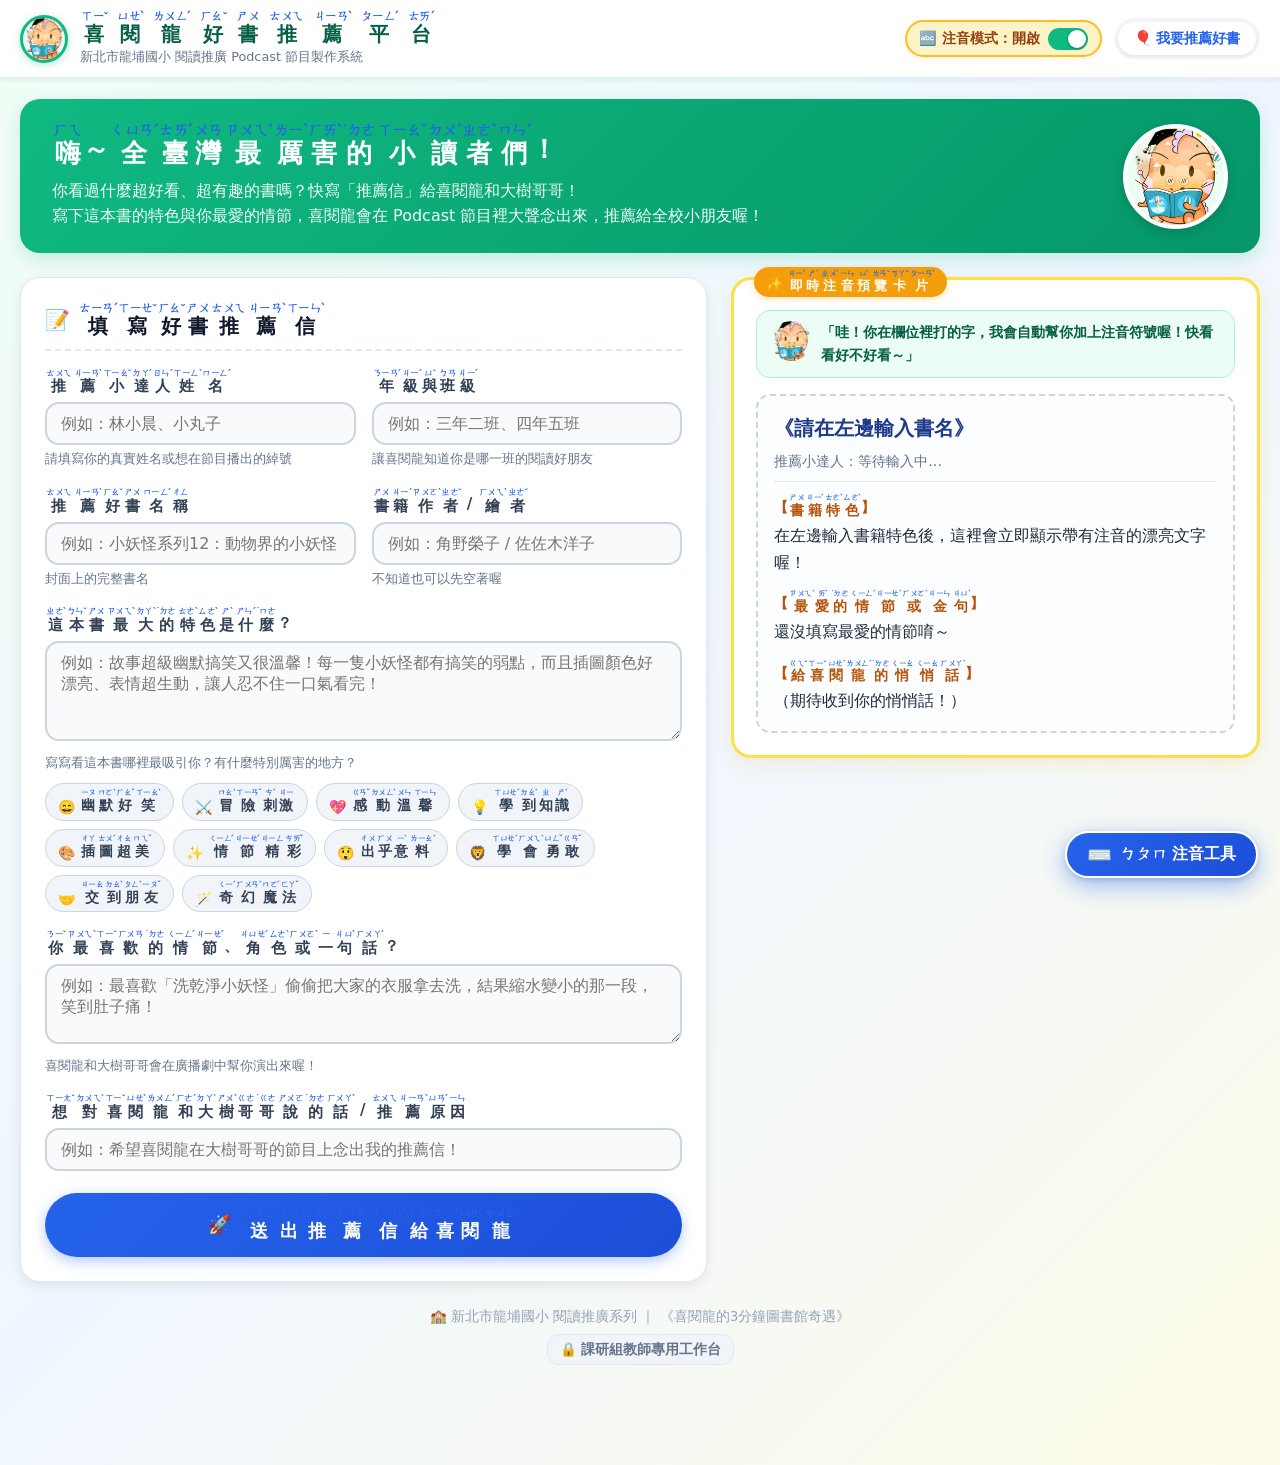
==== student.html @ 10f74cc9 "Add files via upload" ====
<!DOCTYPE html>
<html lang="zh-TW">
<head>
  <meta charset="UTF-8">
  <meta name="viewport" content="width=device-width, initial-scale=1.0">
  <title>喜閱龍的圖書館奇遇 - 國小好書推薦與 Podcast 講稿平台 (GitHub Pages 版)</title>
  <link rel="stylesheet" href="css/style.css">
  <link rel="icon" href="images/reading-dragon.png" type="image/png">
</head>
<body>

  <!-- ==========================================
       頂部導覽列
       ========================================== -->
  <header class="site-header">
    <div class="header-container">
      <a href="#" class="header-brand" id="brandLink">
        <img src="images/reading-dragon.png" alt="喜閱龍吉祥物" class="brand-mascot">
        <div class="brand-title-box">
          <h1 id="siteTitle">喜閱龍好書推薦平台</h1>
          <p id="siteSubtitle">新北市龍埔國小 閱讀推廣 Podcast 節目製作系統</p>
        </div>
      </a>

      <div class="header-actions">
        <!-- 注音開關切換器 -->
        <div class="zhuyin-switch-container" id="zhuyinToggleBtn" title="點擊切換注音模式">
          <span class="zhuyin-switch-label" id="zhuyinSwitchText">
            🔤 注音模式：開啟
          </span>
          <div class="switch-pill"></div>
        </div>

        <!-- 平台模式分頁 (學生推薦專用) -->
        <nav class="tab-nav">
          <button class="tab-btn active" data-tab="recommendTab" id="tabBtnRecommend" style="cursor: default;">
            🎈 我要推薦好書
          </button>
        </nav>
      </div>
    </div>
  </header>

  <!-- ==========================================
       主內容容器
       ========================================== -->
  <main class="main-content">

    <!-- ──────────────────────────────────────────
         分頁一：學童推薦好書專區 (Student Tab)
         ────────────────────────────────────────── -->
    <section class="tab-view active" id="recommendTab">
      
      <!-- 英雄橫幅 (Hero Banner) -->
      <div class="hero-banner">
        <div class="hero-text">
          <h2 id="bannerHeading">嗨～全臺灣最厲害的小讀者們！</h2>
          <p id="bannerDesc">
            你看過什麼超好看、超有趣的書嗎？快寫「推薦信」給喜閱龍和大樹哥哥！<br>
            寫下這本書的特色與你最愛的情節，喜閱龍會在 Podcast 節目裡大聲念出來，推薦給全校小朋友喔！
          </p>
        </div>
        <img src="images/reading-dragon.png" alt="喜閱龍閱讀中" class="hero-dragon-img">
      </div>

      <!-- 雙欄佈局：左表單、右即時注音預覽 -->
      <div class="recommend-layout">
        
        <!-- 左側：直接輸入推薦表單 -->
        <div class="card form-card">
          <h3 class="card-title">
            <span>📝</span>
            <span id="formTitle">填寫好書推薦信</span>
          </h3>

          <form id="recommendForm">
            <!-- 推薦人姓名與班級 -->
            <div class="form-row">
              <div class="form-group">
                <label class="form-label" for="studentName" id="lblStudentName">
                  推薦小達人姓名 <span class="label-required">*</span>
                </label>
                <input type="text" id="studentName" class="input-field" placeholder="例如：林小晨、小丸子" required>
                <div class="form-hint" id="hintStudentName">請填寫你的真實姓名或想在節目播出的綽號</div>
              </div>

              <div class="form-group">
                <label class="form-label" for="gradeClass" id="lblGradeClass">
                  年級與班級 <span class="label-required">*</span>
                </label>
                <input type="text" id="gradeClass" class="input-field" placeholder="例如：三年二班、四年五班" required>
                <div class="form-hint" id="hintGradeClass">讓喜閱龍知道你是哪一班的閱讀好朋友</div>
              </div>
            </div>

            <!-- 書名與作者 -->
            <div class="form-row">
              <div class="form-group">
                <label class="form-label" for="bookTitle" id="lblBookTitle">
                  推薦好書名稱 <span class="label-required">*</span>
                </label>
                <input type="text" id="bookTitle" class="input-field" placeholder="例如：小妖怪系列12：動物界的小妖怪" required>
                <div class="form-hint" id="hintBookTitle">封面上的完整書名</div>
              </div>

              <div class="form-group">
                <label class="form-label" for="author" id="lblAuthor">
                  書籍作者 / 繪者
                </label>
                <input type="text" id="author" class="input-field" placeholder="例如：角野榮子 / 佐佐木洋子">
                <div class="form-hint" id="hintAuthor">不知道也可以先空著喔</div>
              </div>
            </div>

            <!-- 書籍特色 (核心欄位) -->
            <div class="form-group">
              <label class="form-label" for="bookFeatures" id="lblBookFeatures">
                這本書最大的特色是什麼？ <span class="label-required">*</span>
              </label>
              <textarea id="bookFeatures" class="textarea-field" placeholder="例如：故事超級幽默搞笑又很溫馨！每一隻小妖怪都有搞笑的弱點，而且插圖顏色好漂亮、表情超生動，讓人忍不住一口氣看完！" required></textarea>
              <div class="form-hint" id="hintBookFeatures">寫寫看這本書哪裡最吸引你？有什麼特別厲害的地方？</div>

              <!-- 快捷靈感標籤 (點擊可直接加到特色) -->
              <div class="tag-container" id="featureTagList">
                <!-- 由 JavaScript 自動產生 -->
              </div>
            </div>

            <!-- 最喜歡的情節或金句 -->
            <div class="form-group">
              <label class="form-label" for="favoriteQuote" id="lblFavoriteQuote">
                你最喜歡的情節、角色或一句話？
              </label>
              <textarea id="favoriteQuote" class="textarea-field" style="min-height: 80px;" placeholder="例如：最喜歡「洗乾淨小妖怪」偷偷把大家的衣服拿去洗，結果縮水變小的那一段，笑到肚子痛！"></textarea>
              <div class="form-hint" id="hintFavoriteQuote">喜閱龍和大樹哥哥會在廣播劇中幫你演出來喔！</div>
            </div>

            <!-- 想對喜閱龍與大樹哥哥說的話 -->
            <div class="form-group">
              <label class="form-label" for="studentMessage" id="lblStudentMessage">
                想對喜閱龍和大樹哥哥說的話 / 推薦原因
              </label>
              <input type="text" id="studentMessage" class="input-field" placeholder="例如：希望喜閱龍在大樹哥哥的節目上念出我的推薦信！">
            </div>

            <!-- 送出按鈕 -->
            <div class="submit-btn-box">
              <button type="submit" class="btn-primary" id="btnSubmitRecommendation">
                <span>🚀</span> <span id="btnSubmitText">送出推薦信給喜閱龍</span>
              </button>
            </div>
          </form>
        </div>

        <!-- 右側：即時注音推薦卡片 (Live Ruby Preview Card) -->
        <div class="preview-column">
          <div class="preview-sticky">
            <div class="preview-card">
              <div class="preview-badge" id="previewBadgeText">✨ 即時注音預覽卡片</div>
              
              <!-- 喜閱龍對話氣泡 -->
              <div class="preview-dragon-dialog">
                <img src="images/reading-dragon.png" alt="喜閱龍" class="dialog-avatar">
                <div class="dialog-bubble" id="dragonEncourageBubble">
                  「哇！你在欄位裡打的字，我會自動幫你加上注音符號喔！快看看好不好看～」
                </div>
              </div>

              <!-- 成果卡片內容區 -->
              <div class="preview-content-box" id="previewContentBox">
                <div class="preview-book-title" id="previewBookTitle">
                  《請在左邊輸入書名》
                </div>
                <div class="preview-meta" id="previewMeta">
                  推薦小達人：等待輸入中...
                </div>

                <div class="preview-section-title" id="lblPreviewFeatures">【書籍特色】</div>
                <div class="preview-section-body" id="previewFeatures">
                  在左邊輸入書籍特色後，這裡會立即顯示帶有注音的漂亮文字喔！
                </div>

                <div class="preview-section-title" id="lblPreviewQuote" style="margin-top: 14px;">【最愛的情節或金句】</div>
                <div class="preview-section-body" id="previewQuote">
                  還沒填寫最愛的情節唷～
                </div>

                <div class="preview-section-title" id="lblPreviewMessage" style="margin-top: 14px;">【給喜閱龍的悄悄話】</div>
                <div class="preview-section-body" id="previewMessage">
                  （期待收到你的悄悄話！）
                </div>
              </div>
            </div>
          </div>
        </div>

      </div>
    </section>

          <!-- 頁尾宣告與教師工作台快速通道 -->
    <footer style="text-align: center; padding: 24px 10px 40px; color: #94a3b8; font-size: 0.85rem;">
      <p style="margin-bottom: 6px;">🏫 新北市龍埔國小 閱讀推廣系列 ｜ 《喜閱龍的3分鐘圖書館奇遇》</p>
      <p>
        <a href="teacher.html" style="color: #64748b; text-decoration: none; font-weight: 600; padding: 4px 12px; border-radius: 12px; background: #f1f5f9; border: 1px solid #e2e8f0; display: inline-flex; align-items: center; gap: 4px;">
          <span>🔒</span> 課研組教師專用工作台
        </a>
      </p>
    </footer>
  </main>

  <!-- 教師工作台權限驗證彈窗 (避免學童誤入) -->
  <!-- ========================================== -->
  <!-- 浮動注音符號小工具 (隨螢幕移動，手機/平板免上下滑動) -->
  <!-- ========================================== -->
  <div id="floatingZhuyinContainer" class="floating-zhuyin-container" style="display: none;">
    <!-- 頂部列：切換目標欄位 + 倒退/空格/收合按鈕 -->
    <div class="fzhuyin-header">
      <div class="fzhuyin-target-wrap">
        <span class="fzhuyin-target-tag">📍 輸入目標</span>
        <div class="fzhuyin-field-pills" id="fzhuyinFieldPills">
          <button type="button" class="fzhuyin-pill active" data-field="bookFeatures">🌟 特色</button>
          <button type="button" class="fzhuyin-pill" data-field="bookTitle">📖 書名</button>
          <button type="button" class="fzhuyin-pill" data-field="author">✍️ 作者</button>
          <button type="button" class="fzhuyin-pill" data-field="favoriteQuote">💬 名句</button>
          <button type="button" class="fzhuyin-pill" data-field="studentMessage">💌 留言</button>
          <button type="button" class="fzhuyin-pill" data-field="studentName">👤 姓名</button>
        </div>
      </div>
      <div class="fzhuyin-actions">
        <button type="button" class="fzhuyin-action-btn" id="fzhuyinBackspaceBtn" title="倒退刪除一個字或符號">⌫ 倒退</button>
        <button type="button" class="fzhuyin-action-btn" id="fzhuyinSpaceBtn" title="插入空格">␣ 空格</button>
        <button type="button" class="fzhuyin-action-btn fzhuyin-close-btn" id="fzhuyinCloseBtn" title="收合注音工具">✕ 收合</button>
      </div>
    </div>

    <!-- 即時鏡射文字列：解決孩子上下滑動痛點，邊打邊看 -->
    <div class="fzhuyin-mirror-box">
      <div class="fzhuyin-mirror-header">
        <span class="mirror-field-name" id="fzhuyinCurrentFieldName">【這本書最有特色或吸引人的地方】</span>
        <span class="mirror-hint">即時輸入預覽（免滑動）：</span>
      </div>
      <div class="fzhuyin-mirror-content" id="fzhuyinMirrorContent">
        <span class="fzhuyin-placeholder">（點選下方注音符號即可直接輸入）</span>
      </div>
    </div>

    <!-- 注音鍵盤區 (聲母、介音與韻母、聲調、常用標點) -->
    <div class="fzhuyin-body">
      <div class="fzhuyin-keypad" id="fzhuyinKeypad">
        <!-- 由 JavaScript 動態生成按鍵 -->
      </div>
    </div>
  </div>

  <!-- 懸浮快捷按鈕 (FAB)：常駐畫面右下角，隨點隨開 -->
  <button type="button" id="floatingZhuyinFab" class="floating-zhuyin-fab" title="點擊開啟/收合 ㄅㄆㄇ浮動注音鍵盤">
    <span class="fab-icon">⌨️</span>
    <span class="fab-text">ㄅㄆㄇ 注音工具</span>
  </button>

  <!-- 浮動提示元件 (Toast) -->
  <div class="toast" id="toastBox">
    <span id="toastIcon">✨</span>
    <span id="toastMessage">操作成功</span>
  </div>

  <!-- 引用外部函式庫 (均包含於本專案中，支援純前端與離線運作) -->
  <script src="lib/pinyin-pro.js"></script>
  <script src="lib/zhuyin-engine.js"></script>
  <script src="lib/docx.umd.js"></script>
  <script src="lib/FileSaver.min.js"></script>
  <script src="js/app.js"></script>
</body>
</html>
---- css/style.css ----
/* ==========================================================================
   國小學童閱讀推薦平台 & 喜閱龍 PODCAST 講稿編寫系統
   設計風格：童趣活潑、溫暖親切、大字體、注音友善、現代專業
   版面調整：完全無左右拉條 (No Horizontal Scrollbars)、流暢響應式寬度
   ========================================================================== */

:root {
  --primary-color: #2563eb;
  --primary-hover: #1d4ed8;
  --primary-light: #eff6ff;
  --dragon-green: #10b981;
  --dragon-dark: #047857;
  --dragon-light: #ecfdf5;
  --warm-yellow: #f59e0b;
  --soft-yellow: #fef3c7;
  --coral-red: #ef4444;
  --soft-pink: #fdf2f8;
  --tree-brown: #8b5cf6;
  --bg-gradient: linear-gradient(135deg, #f0fdf4 0%, #eff6ff 50%, #fefce8 100%);
  --card-bg: #ffffff;
  --text-main: #1f2937;
  --text-muted: #4b5563;
  --border-color: #e2e8f0;
  --radius-sm: 8px;
  --radius-md: 14px;
  --radius-lg: 20px;
  --radius-pill: 9999px;
  --shadow-sm: 0 2px 4px rgba(0, 0, 0, 0.05);
  --shadow-md: 0 4px 12px rgba(0, 0, 0, 0.08);
  --shadow-lg: 0 8px 24px rgba(0, 0, 0, 0.12);
  --font-family: system-ui, -apple-system, "Segoe UI", Roboto, "Helvetica Neue", "Microsoft JhengHei", "微軟正黑體", sans-serif;
  --font-zhuyin: "BiauKai", "DFKai-SB", "標楷體", "Microsoft JhengHei", sans-serif;
}

/* 全域重設與防止左右拉條 */
*, *::before, *::after {
  box-sizing: border-box;
  margin: 0;
  padding: 0;
}

html, body {
  width: 100%;
  max-width: 100vw;
  overflow-x: hidden; /* 徹底杜絕左右捲軸拉條 */
}

body {
  font-family: var(--font-family);
  background: var(--bg-gradient);
  color: var(--text-main);
  min-height: 100vh;
  line-height: 1.6;
  padding-bottom: 60px;
}

/* ==========================================================================
   注音模式 (Ruby & Bopomofo)
   ========================================================================== */
ruby.zhuyin-char {
  display: inline-flex;
  flex-direction: column-reverse;
  align-items: center;
  justify-content: center;
  vertical-align: bottom;
  margin: 0 1px;
  line-height: 1.25;
}

rt.zhuyin-rt {
  font-family: var(--font-zhuyin);
  font-size: 0.58em;
  font-weight: 600;
  color: #2563eb;
  line-height: 1;
  text-align: center;
  user-select: none;
  letter-spacing: -0.5px;
  display: block;
}

/* 關閉注音模式時 */
body.zhuyin-off rt.zhuyin-rt {
  display: none !important;
}

body.zhuyin-off ruby.zhuyin-char {
  display: inline;
  margin: 0;
}

/* ==========================================================================
   頂部導覽列 (Header)
   ========================================================================== */
.site-header {
  background: rgba(255, 255, 255, 0.95);
  backdrop-filter: blur(10px);
  border-bottom: 2px solid #e0f2fe;
  position: sticky;
  top: 0;
  z-index: 100;
  box-shadow: var(--shadow-sm);
  width: 100%;
}

.header-container {
  max-width: 1400px;
  width: 100%;
  margin: 0 auto;
  padding: 10px 20px;
  display: flex;
  align-items: center;
  justify-content: space-between;
  flex-wrap: wrap;
  gap: 12px;
}

.header-brand {
  display: flex;
  align-items: center;
  gap: 12px;
  text-decoration: none;
  color: inherit;
}

.brand-mascot {
  width: 48px;
  height: 48px;
  border-radius: 50%;
  object-fit: cover;
  border: 3px solid #10b981;
  background: #ecfdf5;
  box-shadow: 0 2px 8px rgba(16, 185, 129, 0.3);
  transition: transform 0.3s ease;
  flex-shrink: 0;
}

.brand-mascot:hover {
  transform: rotate(8deg) scale(1.08);
}

.brand-title-box h1 {
  font-size: 1.25rem;
  font-weight: 800;
  color: #065f46;
  display: flex;
  align-items: center;
  gap: 8px;
}

.brand-title-box p {
  font-size: 0.8rem;
  color: #64748b;
  font-weight: 500;
}

.header-actions {
  display: flex;
  align-items: center;
  flex-wrap: wrap;
  gap: 12px;
}

/* 注音開關切換器 */
.zhuyin-switch-container {
  display: flex;
  align-items: center;
  gap: 8px;
  background: var(--soft-yellow);
  padding: 5px 12px;
  border-radius: var(--radius-pill);
  border: 2px solid #fbbf24;
  cursor: pointer;
  user-select: none;
  box-shadow: 0 2px 5px rgba(245, 158, 11, 0.15);
  transition: all 0.2s ease;
}

.zhuyin-switch-container:hover {
  background: #fde68a;
  transform: translateY(-1px);
}

.zhuyin-switch-label {
  font-weight: 700;
  color: #92400e;
  font-size: 0.88rem;
  display: flex;
  align-items: center;
  gap: 4px;
}

.switch-pill {
  width: 40px;
  height: 22px;
  background: #d1d5db;
  border-radius: 11px;
  position: relative;
  transition: background 0.3s;
}

.switch-pill::after {
  content: '';
  position: absolute;
  top: 2px;
  left: 2px;
  width: 18px;
  height: 18px;
  background: white;
  border-radius: 50%;
  transition: transform 0.3s cubic-bezier(0.4, 0, 0.2, 1);
  box-shadow: 0 1px 3px rgba(0, 0, 0, 0.3);
}

body:not(.zhuyin-off) .switch-pill {
  background: #10b981;
}

body:not(.zhuyin-off) .switch-pill::after {
  transform: translateX(18px);
}

/* 平台模式分頁按鈕 */
.tab-nav {
  display: flex;
  background: #f1f5f9;
  padding: 4px;
  border-radius: var(--radius-pill);
  gap: 4px;
}

.tab-btn {
  border: none;
  background: transparent;
  padding: 7px 16px;
  border-radius: var(--radius-pill);
  font-size: 0.9rem;
  font-weight: 700;
  cursor: pointer;
  color: #475569;
  display: flex;
  align-items: center;
  gap: 6px;
  transition: all 0.2s ease;
  white-space: nowrap;
}

.tab-btn:hover {
  color: #1e293b;
}

.tab-btn.active {
  background: white;
  color: var(--primary-color);
  box-shadow: var(--shadow-sm);
}

.badge {
  background: #ef4444;
  color: white;
  font-size: 0.72rem;
  padding: 2px 6px;
  border-radius: 10px;
  font-weight: 800;
}

/* 教師專用鎖定模式標記 */
.teacher-mode-pill {
  display: inline-flex;
  align-items: center;
  gap: 6px;
  background: #fef3c7;
  color: #92400e;
  border: 1px solid #f59e0b;
  padding: 4px 10px;
  border-radius: var(--radius-pill);
  font-size: 0.8rem;
  font-weight: 700;
}

/* ==========================================================================
   主內容區 (Main Container) - 流暢寬度無左右拉條
   ========================================================================== */
.main-content {
  max-width: 1400px;
  width: 100%;
  margin: 20px auto 0;
  padding: 0 20px;
  box-sizing: border-box;
}

.tab-view {
  display: none;
  width: 100%;
  max-width: 100%;
  animation: fadeIn 0.3s ease;
}

.tab-view.active {
  display: block;
}

@keyframes fadeIn {
  from { opacity: 0; transform: translateY(6px); }
  to { opacity: 1; transform: translateY(0); }
}

/* ==========================================================================
   學童推薦專區 (Student Tab)
   ========================================================================== */
.hero-banner {
  background: linear-gradient(135deg, #10b981 0%, #059669 100%);
  color: white;
  border-radius: var(--radius-lg);
  padding: 24px 32px;
  display: flex;
  align-items: center;
  justify-content: space-between;
  gap: 20px;
  margin-bottom: 24px;
  box-shadow: 0 6px 18px rgba(16, 185, 129, 0.2);
  position: relative;
  overflow: hidden;
  width: 100%;
}

.hero-text h2 {
  font-size: 1.6rem;
  font-weight: 800;
  margin-bottom: 8px;
}

.hero-text p {
  font-size: 1rem;
  opacity: 0.95;
  line-height: 1.6;
}

.hero-dragon-img {
  width: 105px;
  height: 105px;
  object-fit: cover;
  border-radius: 50%;
  border: 4px solid white;
  box-shadow: 0 4px 12px rgba(0, 0, 0, 0.15);
  background: #ecfdf5;
  flex-shrink: 0;
}

/* 推薦專區佈局 */
.recommend-layout {
  display: grid;
  grid-template-columns: 1.3fr minmax(320px, 1fr);
  gap: 24px;
  width: 100%;
}

@media (max-width: 950px) {
  .recommend-layout {
    grid-template-columns: 1fr;
  }
}

.card {
  background: var(--card-bg);
  border-radius: var(--radius-lg);
  padding: 24px;
  box-shadow: var(--shadow-md);
  border: 1px solid var(--border-color);
  width: 100%;
  box-sizing: border-box;
}

.card-title {
  font-size: 1.25rem;
  font-weight: 800;
  color: #0f172a;
  display: flex;
  align-items: center;
  gap: 8px;
  margin-bottom: 18px;
  padding-bottom: 10px;
  border-bottom: 2px dashed #e2e8f0;
}

/* 表單元件 */
.form-group {
  margin-bottom: 18px;
  width: 100%;
}

.form-row {
  display: grid;
  grid-template-columns: 1fr 1fr;
  gap: 16px;
  width: 100%;
}

@media (max-width: 640px) {
  .form-row {
    grid-template-columns: 1fr;
  }
}

.form-label {
  display: block;
  font-size: 0.95rem;
  font-weight: 700;
  color: #334155;
  margin-bottom: 6px;
}

.label-required {
  color: #ef4444;
  margin-left: 4px;
}

.form-hint {
  font-size: 0.8rem;
  color: #64748b;
  margin-top: 4px;
}

.input-field, .select-field, .textarea-field {
  width: 100%;
  padding: 10px 14px;
  font-size: 1rem;
  font-family: inherit;
  border: 2px solid #cbd5e1;
  border-radius: var(--radius-md);
  background: #f8fafc;
  color: #1e293b;
  transition: all 0.2s ease;
  outline: none;
  box-sizing: border-box;
}

.input-field:focus, .select-field:focus, .textarea-field:focus {
  border-color: #3b82f6;
  background: #ffffff;
  box-shadow: 0 0 0 3px rgba(59, 130, 246, 0.15);
}

.textarea-field {
  resize: vertical;
  min-height: 100px;
}

/* 快捷靈感標籤 */
.tag-container {
  display: flex;
  flex-wrap: wrap;
  gap: 8px;
  margin-top: 10px;
}

.tag-btn {
  background: #f1f5f9;
  border: 1px solid #cbd5e1;
  border-radius: var(--radius-pill);
  padding: 5px 12px;
  font-size: 0.88rem;
  font-weight: 600;
  color: #334155;
  cursor: pointer;
  transition: all 0.2s ease;
  user-select: none;
}

.tag-btn:hover {
  background: #e0f2fe;
  border-color: #38bdf8;
  color: #0369a1;
  transform: translateY(-1px);
}

/* ==========================================
   浮動注音符號小工具 (Floating Zhuyin Dock & FAB)
   ========================================== */

/* 表單內的引導卡片 */
.zhuyin-assistant-launcher {
  background: linear-gradient(135deg, #eff6ff 0%, #f0fdf4 100%);
  border: 2px dashed #3b82f6;
  border-radius: var(--radius-md);
  padding: 14px 16px;
  margin-top: 16px;
  cursor: pointer;
  display: flex;
  align-items: center;
  justify-content: space-between;
  gap: 12px;
  transition: all 0.2s ease;
}

.zhuyin-assistant-launcher:hover {
  background: #dbeafe;
  border-color: #2563eb;
  transform: translateY(-2px);
  box-shadow: 0 6px 16px rgba(37, 99, 235, 0.15);
}

.launcher-header {
  display: flex;
  align-items: center;
  gap: 12px;
}

.launcher-icon {
  font-size: 1.8rem;
  line-height: 1;
}

.launcher-title {
  display: flex;
  align-items: center;
  gap: 8px;
  font-size: 0.98rem;
  font-weight: 700;
  color: #1e3a8a;
}

.launcher-badge {
  background: #2563eb;
  color: #ffffff;
  font-size: 0.75rem;
  padding: 2px 8px;
  border-radius: 12px;
  font-weight: 600;
}

.launcher-desc {
  font-size: 0.82rem;
  color: #475569;
  margin-top: 2px;
}

.btn-open-floating-zhuyin {
  background: #2563eb;
  color: white;
  border: none;
  border-radius: 20px;
  padding: 6px 14px;
  font-size: 0.85rem;
  font-weight: 700;
  cursor: pointer;
  white-space: nowrap;
  display: flex;
  align-items: center;
  gap: 4px;
  transition: background 0.15s;
}

.btn-open-floating-zhuyin:hover {
  background: #1d4ed8;
}

/* 常駐懸浮快捷按鈕 (FAB) */
.floating-zhuyin-fab {
  position: fixed;
  bottom: max(22px, env(safe-area-inset-bottom, 22px));
  right: 22px;
  z-index: 9999;
  background: linear-gradient(135deg, #2563eb 0%, #1d4ed8 100%);
  color: #ffffff;
  border: 2px solid #ffffff;
  border-radius: 30px;
  padding: 11px 20px;
  display: flex;
  align-items: center;
  gap: 8px;
  font-size: 0.98rem;
  font-weight: 700;
  cursor: pointer;
  box-shadow: 0 8px 24px rgba(37, 99, 235, 0.42), 0 2px 6px rgba(0, 0, 0, 0.15);
  transition: all 0.25s cubic-bezier(0.16, 1, 0.3, 1);
  user-select: none;
  touch-action: manipulation;
  animation: fabFloatPulse 3s infinite ease-in-out;
}

@keyframes fabFloatPulse {
  0%, 100% {
    box-shadow: 0 8px 24px rgba(37, 99, 235, 0.42);
    transform: translateY(0);
  }
  50% {
    box-shadow: 0 12px 28px rgba(37, 99, 235, 0.65), 0 0 12px rgba(96, 165, 250, 0.6);
    transform: translateY(-2px);
  }
}

.floating-zhuyin-fab:hover {
  transform: translateY(-4px) scale(1.04);
  box-shadow: 0 14px 30px rgba(37, 99, 235, 0.55);
  background: linear-gradient(135deg, #1d4ed8 0%, #1e40af 100%);
}

.floating-zhuyin-fab.active {
  background: linear-gradient(135deg, #0f172a 0%, #334155 100%);
  box-shadow: 0 8px 20px rgba(15, 23, 42, 0.35);
  animation: none;
}

/* 行動裝置展開注音面板時，懸浮按鈕自動隱藏避免遮擋 */
@media (max-width: 640px) {
  body.zhuyin-dock-open .floating-zhuyin-fab {
    display: none !important;
  }
}

/* 專屬網址分流與複製條 */
.url-share-banner {
  background: linear-gradient(135deg, #eff6ff 0%, #e0f2fe 100%);
  border: 1.5px solid #93c5fd;
  border-radius: var(--radius-md);
  padding: 12px 16px;
  margin-bottom: 20px;
  display: flex;
  align-items: center;
  justify-content: space-between;
  gap: 12px;
  flex-wrap: wrap;
}

.url-share-info {
  display: flex;
  align-items: center;
  gap: 10px;
  flex: 1;
  min-width: 260px;
}

.url-share-icon {
  font-size: 1.5rem;
}

.url-share-title {
  font-size: 0.9rem;
  color: #1e40af;
  margin-bottom: 2px;
}

.url-share-code {
  background: #ffffff;
  border: 1px solid #bfdbfe;
  padding: 3px 8px;
  border-radius: 6px;
  font-size: 0.85rem;
  color: #1d4ed8;
  word-break: break-all;
  user-select: all;
  font-family: monospace;
}

.btn-copy-url {
  background: #2563eb;
  color: #ffffff;
  border: none;
  border-radius: 20px;
  padding: 7px 16px;
  font-size: 0.85rem;
  font-weight: 700;
  cursor: pointer;
  display: flex;
  align-items: center;
  gap: 6px;
  white-space: nowrap;
  transition: all 0.15s ease;
}

.btn-copy-url:hover {
  background: #1d4ed8;
  transform: translateY(-1px);
}

.btn-copy-url:active {
  transform: scale(0.97);
}

.fab-icon {
  font-size: 1.25rem;
  line-height: 1;
}

/* 浮動底欄面板 (Floating Dock Container) */
.floating-zhuyin-container {
  position: fixed;
  bottom: 0;
  left: 0;
  right: 0;
  z-index: 10000;
  background: rgba(255, 255, 255, 0.98);
  backdrop-filter: blur(16px);
  -webkit-backdrop-filter: blur(16px);
  border-top: 2px solid #93c5fd;
  border-radius: 20px 20px 0 0;
  box-shadow: 0 -10px 35px rgba(15, 23, 42, 0.22);
  padding: 10px 16px;
  padding-bottom: max(14px, env(safe-area-inset-bottom, 14px));
  max-width: 820px;
  margin: 0 auto;
  box-sizing: border-box;
  animation: slideUpFade 0.22s cubic-bezier(0.16, 1, 0.3, 1);
}

@keyframes slideUpFade {
  from {
    transform: translateY(100%);
    opacity: 0;
  }
  to {
    transform: translateY(0);
    opacity: 1;
  }
}

/* 浮動面板頂部功能列 */
.fzhuyin-header {
  display: flex;
  align-items: center;
  justify-content: space-between;
  gap: 10px;
  margin-bottom: 8px;
  flex-wrap: wrap;
}

.fzhuyin-target-wrap {
  display: flex;
  align-items: center;
  gap: 8px;
  flex: 1;
  min-width: 260px;
  overflow-x: auto;
  padding-bottom: 2px;
}

.fzhuyin-target-tag {
  font-size: 0.78rem;
  font-weight: 700;
  color: #1e40af;
  background: #dbeafe;
  padding: 3px 8px;
  border-radius: 10px;
  white-space: nowrap;
}

.fzhuyin-field-pills {
  display: flex;
  align-items: center;
  gap: 5px;
  overflow-x: auto;
  scrollbar-width: none;
}

.fzhuyin-field-pills::-webkit-scrollbar {
  display: none;
}

.fzhuyin-pill {
  background: #f1f5f9;
  border: 1px solid #cbd5e1;
  border-radius: 14px;
  padding: 3px 10px;
  font-size: 0.8rem;
  font-weight: 700;
  color: #475569;
  cursor: pointer;
  white-space: nowrap;
  transition: all 0.15s ease;
}

.fzhuyin-pill:hover {
  background: #e2e8f0;
  color: #0f172a;
}

.fzhuyin-pill.active {
  background: #2563eb;
  border-color: #1d4ed8;
  color: #ffffff;
  box-shadow: 0 2px 6px rgba(37, 99, 235, 0.3);
}

.fzhuyin-actions {
  display: flex;
  align-items: center;
  gap: 6px;
}

.fzhuyin-action-btn {
  background: #ffffff;
  border: 1.5px solid #cbd5e1;
  border-radius: 8px;
  padding: 4px 10px;
  font-size: 0.82rem;
  font-weight: 700;
  color: #334155;
  cursor: pointer;
  transition: all 0.15s ease;
  user-select: none;
}

.fzhuyin-action-btn:hover {
  background: #f8fafc;
  border-color: #94a3b8;
  color: #0f172a;
}

.fzhuyin-action-btn:active {
  transform: scale(0.95);
}

.fzhuyin-action-btn#fzhuyinBackspaceBtn {
  background: #fef2f2;
  border-color: #fca5a5;
  color: #b91c1c;
}

.fzhuyin-action-btn#fzhuyinBackspaceBtn:hover {
  background: #fee2e2;
  color: #991b1b;
}

.fzhuyin-close-btn {
  background: #f1f5f9;
  color: #64748b;
}

.fzhuyin-close-btn:hover {
  background: #e2e8f0;
  color: #0f172a;
}

/* 即時鏡射文字預覽框 */
.fzhuyin-mirror-box {
  background: #f8fafc;
  border: 1.5px solid #bfdbfe;
  border-radius: 10px;
  padding: 6px 12px;
  margin-bottom: 8px;
}

.fzhuyin-mirror-header {
  display: flex;
  align-items: center;
  gap: 6px;
  font-size: 0.76rem;
  font-weight: 700;
  color: #3b82f6;
  margin-bottom: 3px;
}

.mirror-field-name {
  color: #1d4ed8;
  font-weight: 800;
}

.mirror-hint {
  color: #64748b;
}

.fzhuyin-mirror-content {
  font-size: 1.05rem;
  font-weight: 600;
  color: #0f172a;
  min-height: 28px;
  max-height: 56px;
  overflow-y: auto;
  overflow-x: auto;
  line-height: 1.5;
  word-break: break-all;
}

.fzhuyin-placeholder {
  color: #94a3b8;
  font-size: 0.88rem;
  font-style: italic;
  font-weight: 500;
}

/* 注音按鍵區 */
.fzhuyin-body {
  max-height: 180px;
  overflow-y: auto;
  padding: 2px 0;
}

.fzhuyin-keypad {
  display: grid;
  grid-template-columns: repeat(auto-fill, minmax(36px, 1fr));
  gap: 4px;
}

.fzhuyin-key {
  background: #ffffff;
  border: 1px solid #cbd5e1;
  border-radius: 7px;
  min-height: 38px;
  padding: 2px 0;
  font-size: 1.05rem;
  font-weight: 800;
  font-family: var(--font-zhuyin), -apple-system, sans-serif;
  color: #1e293b;
  cursor: pointer;
  text-align: center;
  box-shadow: 0 1px 3px rgba(0,0,0,0.06);
  transition: transform 0.1s, background-color 0.12s, border-color 0.12s;
  user-select: none;
  -webkit-tap-highlight-color: transparent;
  display: flex;
  align-items: center;
  justify-content: center;
}

.fzhuyin-key:hover {
  background: #eff6ff;
  border-color: #3b82f6;
  color: #1d4ed8;
  transform: translateY(-1px);
}

.fzhuyin-key:active {
  background: #bfdbfe;
  border-color: #2563eb;
  transform: scale(0.92);
}

/* 聲調按鍵高亮（二聲、三聲、四聲、輕聲） */
.fzhuyin-key.tone {
  background: #fffbeb;
  border-color: #f59e0b;
  color: #b45309;
  font-weight: 900;
}

.fzhuyin-key.tone:hover {
  background: #fef3c7;
  border-color: #d97706;
}

/* 常用標點按鍵 */
.fzhuyin-key.punct {
  background: #f0fdf4;
  border-color: #86efac;
  color: #166534;
}

.fzhuyin-key.punct:hover {
  background: #dcfce7;
  border-color: #22c55e;
}

/* 當浮動面板展開時，表單底部增加邊距，避免送出按鈕被遮擋 */
body.zhuyin-dock-open .recommend-layout {
  padding-bottom: 290px;
}

/* 手機與平板響應式調校 */
@media (max-width: 640px) {
  .floating-zhuyin-fab {
    bottom: 16px;
    right: 16px;
    padding: 8px 14px;
    font-size: 0.88rem;
  }
  .floating-zhuyin-container {
    padding: 8px 10px;
    border-radius: 16px 16px 0 0;
  }
  .fzhuyin-body {
    max-height: 160px;
  }
  .fzhuyin-keypad {
    grid-template-columns: repeat(auto-fill, minmax(32px, 1fr));
    gap: 3px;
  }
  .fzhuyin-key {
    min-height: 35px;
    font-size: 0.98rem;
  }
  .zhuyin-assistant-launcher {
    flex-direction: column;
    align-items: flex-start;
  }
  .btn-open-floating-zhuyin {
    width: 100%;
    justify-content: center;
  }
}

/* 送出按鈕 */
.submit-btn-box {
  margin-top: 22px;
}

.btn-primary {
  width: 100%;
  background: linear-gradient(135deg, #2563eb 0%, #1d4ed8 100%);
  color: white;
  border: none;
  border-radius: var(--radius-pill);
  padding: 15px 24px;
  font-size: 1.15rem;
  font-weight: 800;
  cursor: pointer;
  display: flex;
  align-items: center;
  justify-content: center;
  gap: 10px;
  box-shadow: 0 4px 14px rgba(37, 99, 235, 0.35);
  transition: all 0.2s ease;
}

.btn-primary:hover {
  background: linear-gradient(135deg, #1d4ed8 0%, #1e40af 100%);
  transform: translateY(-2px);
  box-shadow: 0 6px 20px rgba(37, 99, 235, 0.45);
}

/* 右側預覽卡片 */
.preview-sticky {
  position: sticky;
  top: 86px;
}

.preview-card {
  background: #ffffff;
  border-radius: var(--radius-lg);
  border: 3px solid #fde047;
  padding: 22px;
  box-shadow: 0 6px 20px rgba(245, 158, 11, 0.12);
  position: relative;
  width: 100%;
  box-sizing: border-box;
}

.preview-badge {
  position: absolute;
  top: -13px;
  left: 20px;
  background: #f59e0b;
  color: white;
  font-size: 0.82rem;
  font-weight: 800;
  padding: 3px 12px;
  border-radius: var(--radius-pill);
  box-shadow: 0 2px 6px rgba(245, 158, 11, 0.3);
}

.preview-dragon-dialog {
  display: flex;
  align-items: flex-start;
  gap: 10px;
  background: #ecfdf5;
  border-radius: var(--radius-md);
  padding: 10px 14px;
  margin-top: 8px;
  margin-bottom: 16px;
  border: 1px solid #a7f3d0;
}

.dialog-avatar {
  width: 40px;
  height: 40px;
  border-radius: 50%;
  object-fit: cover;
  flex-shrink: 0;
}

.dialog-bubble {
  font-size: 0.9rem;
  color: #065f46;
  font-weight: 600;
}

.preview-content-box {
  background: #fcfdfe;
  border: 2px dashed #cbd5e1;
  border-radius: var(--radius-md);
  padding: 16px;
  min-height: 220px;
  box-sizing: border-box;
  word-break: break-all;
}

.preview-book-title {
  font-size: 1.25rem;
  font-weight: 800;
  color: #1e3a8a;
  margin-bottom: 6px;
}

.preview-meta {
  font-size: 0.9rem;
  color: #64748b;
  margin-bottom: 12px;
  padding-bottom: 8px;
  border-bottom: 1px solid #e2e8f0;
}

.preview-section-title {
  font-size: 0.85rem;
  font-weight: 700;
  color: #b45309;
  margin-top: 10px;
  margin-bottom: 3px;
}

.preview-section-body {
  font-size: 1rem;
  line-height: 1.7;
  color: #1e293b;
}

/* ==========================================================================
   PODCAST 講稿工作台 (Studio Tab) - 徹底優化版面寬度，不使用左右拉條
   ========================================================================== */
.studio-grid {
  display: grid;
  grid-template-columns: 310px minmax(0, 1fr);
  gap: 20px;
  width: 100%;
  max-width: 100%;
  box-sizing: border-box;
}

@media (max-width: 1080px) {
  .studio-grid {
    grid-template-columns: minmax(0, 1fr);
  }
}

/* 推薦信收件匣 */
.inbox-card-panel {
  width: 100%;
  box-sizing: border-box;
}

.inbox-list {
  display: flex;
  flex-direction: column;
  gap: 10px;
  max-height: 700px;
  overflow-y: auto;
  overflow-x: hidden;
  padding-right: 4px;
  width: 100%;
  box-sizing: border-box;
}

.inbox-card {
  background: white;
  border: 2px solid #e2e8f0;
  border-radius: var(--radius-md);
  padding: 12px 14px;
  cursor: pointer;
  transition: all 0.2s ease;
  width: 100%;
  box-sizing: border-box;
}

.inbox-card:hover {
  border-color: #93c5fd;
  transform: translateY(-2px);
  box-shadow: var(--shadow-sm);
}

.inbox-card.active {
  border-color: #2563eb;
  background: #eff6ff;
  box-shadow: 0 4px 12px rgba(37, 99, 235, 0.12);
}

.inbox-card-header {
  display: flex;
  justify-content: space-between;
  align-items: center;
  margin-bottom: 4px;
}

.inbox-student {
  font-weight: 800;
  font-size: 0.9rem;
  color: #1e293b;
}

.inbox-time {
  font-size: 0.72rem;
  color: #94a3b8;
}

.inbox-book {
  font-weight: 700;
  font-size: 1rem;
  color: #1d4ed8;
  margin-bottom: 4px;
  word-break: break-all;
}

.inbox-features-snippet {
  font-size: 0.82rem;
  color: #64748b;
  display: -webkit-box;
  -webkit-line-clamp: 2;
  -webkit-box-orient: vertical;
  overflow: hidden;
}

/* 講稿編輯核心區 */
.script-editor-container {
  display: flex;
  flex-direction: column;
  gap: 18px;
  width: 100%;
  min-width: 0;
  box-sizing: border-box;
}

.editor-toolbar {
  display: flex;
  align-items: center;
  justify-content: space-between;
  flex-wrap: wrap;
  gap: 10px;
  background: white;
  padding: 14px 18px;
  border-radius: var(--radius-md);
  border: 1px solid var(--border-color);
  box-shadow: var(--shadow-sm);
  width: 100%;
  box-sizing: border-box;
}

.toolbar-title-box h3 {
  font-size: 1.15rem;
  color: #0f172a;
}

.toolbar-actions {
  display: flex;
  gap: 8px;
  flex-wrap: wrap;
  align-items: center;
}

.btn-action {
  border: none;
  background: #f1f5f9;
  color: #334155;
  font-weight: 700;
  font-size: 0.86rem;
  padding: 7px 14px;
  border-radius: var(--radius-pill);
  cursor: pointer;
  display: inline-flex;
  align-items: center;
  gap: 5px;
  transition: all 0.2s ease;
  white-space: nowrap;
}

.btn-action:hover {
  background: #e2e8f0;
  color: #0f172a;
}

.btn-action.success {
  background: #10b981;
  color: white;
}

.btn-action.success:hover {
  background: #059669;
}

.btn-action.primary {
  background: #2563eb;
  color: white;
}

.btn-action.primary:hover {
  background: #1d4ed8;
}

.btn-action.warm {
  background: #f59e0b;
  color: white;
}

.btn-action.warm:hover {
  background: #d97706;
}

.btn-action.purple {
  background: #8b5cf6;
  color: white;
}

.btn-action.purple:hover {
  background: #7c3aed;
}

/* 對白行列表 */
.script-lines-list {
  display: flex;
  flex-direction: column;
  gap: 12px;
  width: 100%;
  box-sizing: border-box;
}

.script-line-card {
  background: white;
  border-radius: var(--radius-md);
  border: 1px solid #e2e8f0;
  padding: 14px 16px;
  box-shadow: var(--shadow-sm);
  transition: all 0.2s ease;
  width: 100%;
  box-sizing: border-box;
}

.script-line-card:hover {
  box-shadow: var(--shadow-md);
  border-color: #cbd5e1;
}

.script-line-card.role-dashu {
  border-left: 6px solid #8b5cf6;
}

.script-line-card.role-dragon {
  border-left: 6px solid #10b981;
}

.script-line-card.role-student {
  border-left: 6px solid #f59e0b;
}

.line-header {
  display: flex;
  align-items: center;
  justify-content: space-between;
  flex-wrap: wrap;
  gap: 10px;
  width: 100%;
  margin-bottom: 10px;
}

.line-header-left {
  display: flex;
  align-items: center;
  gap: 8px;
  flex-wrap: wrap;
}

.line-index-badge {
  background: #f1f5f9;
  color: #475569;
  font-weight: 800;
  font-size: 0.78rem;
  padding: 2px 7px;
  border-radius: 6px;
}

.role-select {
  padding: 4px 8px;
  font-size: 0.85rem;
  font-weight: 700;
  border-radius: 6px;
  border: 1px solid #cbd5e1;
  background: white;
  cursor: pointer;
  outline: none;
}

/* 聲學調校複合控制項 (下拉選單＋手動輸入支援) */
.line-controls {
  display: flex;
  align-items: center;
  flex-wrap: wrap;
  gap: 8px;
  max-width: 100%;
}

.param-combo {
  display: inline-flex;
  align-items: center;
  background: #f8fafc;
  border: 1px solid #cbd5e1;
  border-radius: 6px;
  padding: 2px 4px;
  gap: 3px;
  transition: all 0.2s;
}

.param-combo:focus-within {
  border-color: #3b82f6;
  background: #ffffff;
  box-shadow: 0 0 0 2px rgba(59, 130, 246, 0.15);
}

.param-combo-label {
  font-size: 0.75rem;
  font-weight: 700;
  color: #64748b;
  user-select: none;
}

.param-combo-input {
  width: 58px;
  border: none;
  background: transparent;
  font-size: 0.82rem;
  font-weight: 700;
  color: #1e293b;
  text-align: center;
  outline: none;
  padding: 2px 0;
}

.param-combo-select {
  border: none;
  background: #e2e8f0;
  color: #334155;
  font-size: 0.72rem;
  border-radius: 4px;
  padding: 2px 2px;
  cursor: pointer;
  outline: none;
}

.param-combo-select:hover {
  background: #cbd5e1;
}

.line-delete-btn {
  border: none;
  background: transparent;
  color: #94a3b8;
  cursor: pointer;
  font-size: 1.1rem;
  padding: 3px 6px;
  border-radius: 4px;
  transition: all 0.2s;
}

.line-delete-btn:hover {
  color: #ef4444;
  background: #fee2e2;
}

.line-content-input {
  width: 100%;
  padding: 8px 12px;
  font-size: 0.98rem;
  font-family: inherit;
  border: 1px solid #cbd5e1;
  border-radius: var(--radius-sm);
  background: #f8fafc;
  outline: none;
  transition: all 0.2s;
  min-height: 56px;
  box-sizing: border-box;
}

.line-content-input:focus {
  background: white;
  border-color: #3b82f6;
  box-shadow: 0 0 0 3px rgba(59, 130, 246, 0.15);
}

.line-note-input {
  width: 100%;
  margin-top: 6px;
  padding: 4px 10px;
  font-size: 0.8rem;
  color: #64748b;
  border: 1px dashed #cbd5e1;
  border-radius: 4px;
  background: #fafafa;
  box-sizing: border-box;
}

/* 產出代碼預覽區 - 自動換行無左右拉條 */
.output-tab-container {
  background: white;
  border-radius: var(--radius-md);
  padding: 18px;
  border: 1px solid var(--border-color);
  box-shadow: var(--shadow-sm);
  width: 100%;
  box-sizing: border-box;
}

.code-preview-block {
  background: #0f172a;
  color: #f8fafc;
  padding: 14px;
  border-radius: var(--radius-sm);
  font-family: Consolas, Monaco, "Courier New", monospace;
  font-size: 0.84rem;
  line-height: 1.5;
  white-space: pre-wrap; /* 自動換行，無左右捲軸 */
  word-break: break-all;
  overflow-wrap: break-word;
  max-height: 380px;
  overflow-y: auto;
  overflow-x: hidden;
  box-sizing: border-box;
}

/* ==========================================================================
   教師權限驗證彈窗 (Teacher Lock Modal)
   ========================================================================== */
.modal-overlay {
  position: fixed;
  top: 0;
  left: 0;
  right: 0;
  bottom: 0;
  background: rgba(15, 23, 42, 0.65);
  backdrop-filter: blur(4px);
  display: flex;
  align-items: center;
  justify-content: center;
  z-index: 1000;
  padding: 20px;
}

.modal-card {
  background: white;
  border-radius: var(--radius-lg);
  max-width: 460px;
  width: 100%;
  padding: 24px;
  box-shadow: var(--shadow-lg);
  border: 2px solid #e2e8f0;
  animation: modalPop 0.25s cubic-bezier(0.34, 1.56, 0.64, 1);
  box-sizing: border-box;
}

@keyframes modalPop {
  from { opacity: 0; transform: scale(0.92); }
  to { opacity: 1; transform: scale(1); }
}

.modal-header {
  display: flex;
  align-items: center;
  justify-content: space-between;
  margin-bottom: 14px;
  padding-bottom: 10px;
  border-bottom: 1px solid #e2e8f0;
}

.modal-title {
  font-size: 1.15rem;
  font-weight: 800;
  color: #0f172a;
  display: flex;
  align-items: center;
  gap: 8px;
}

.modal-close-btn {
  border: none;
  background: transparent;
  color: #94a3b8;
  font-size: 1.2rem;
  cursor: pointer;
  padding: 4px;
}

.modal-close-btn:hover {
  color: #1e293b;
}

.modal-footer {
  display: flex;
  justify-content: flex-end;
  gap: 10px;
  margin-top: 20px;
}

/* 浮動提示訊息 (Toast) */
.toast {
  position: fixed;
  bottom: 24px;
  right: 24px;
  background: #1e293b;
  color: white;
  padding: 12px 20px;
  border-radius: var(--radius-pill);
  font-weight: 700;
  font-size: 0.92rem;
  box-shadow: var(--shadow-lg);
  display: flex;
  align-items: center;
  gap: 8px;
  z-index: 1200;
  transform: translateY(100px);
  opacity: 0;
  transition: all 0.3s cubic-bezier(0.4, 0, 0.2, 1);
}

.toast.show {
  transform: translateY(0);
  opacity: 1;
}

.toast.success {
  background: #059669;
}

.toast.error {
  background: #dc2626;
}
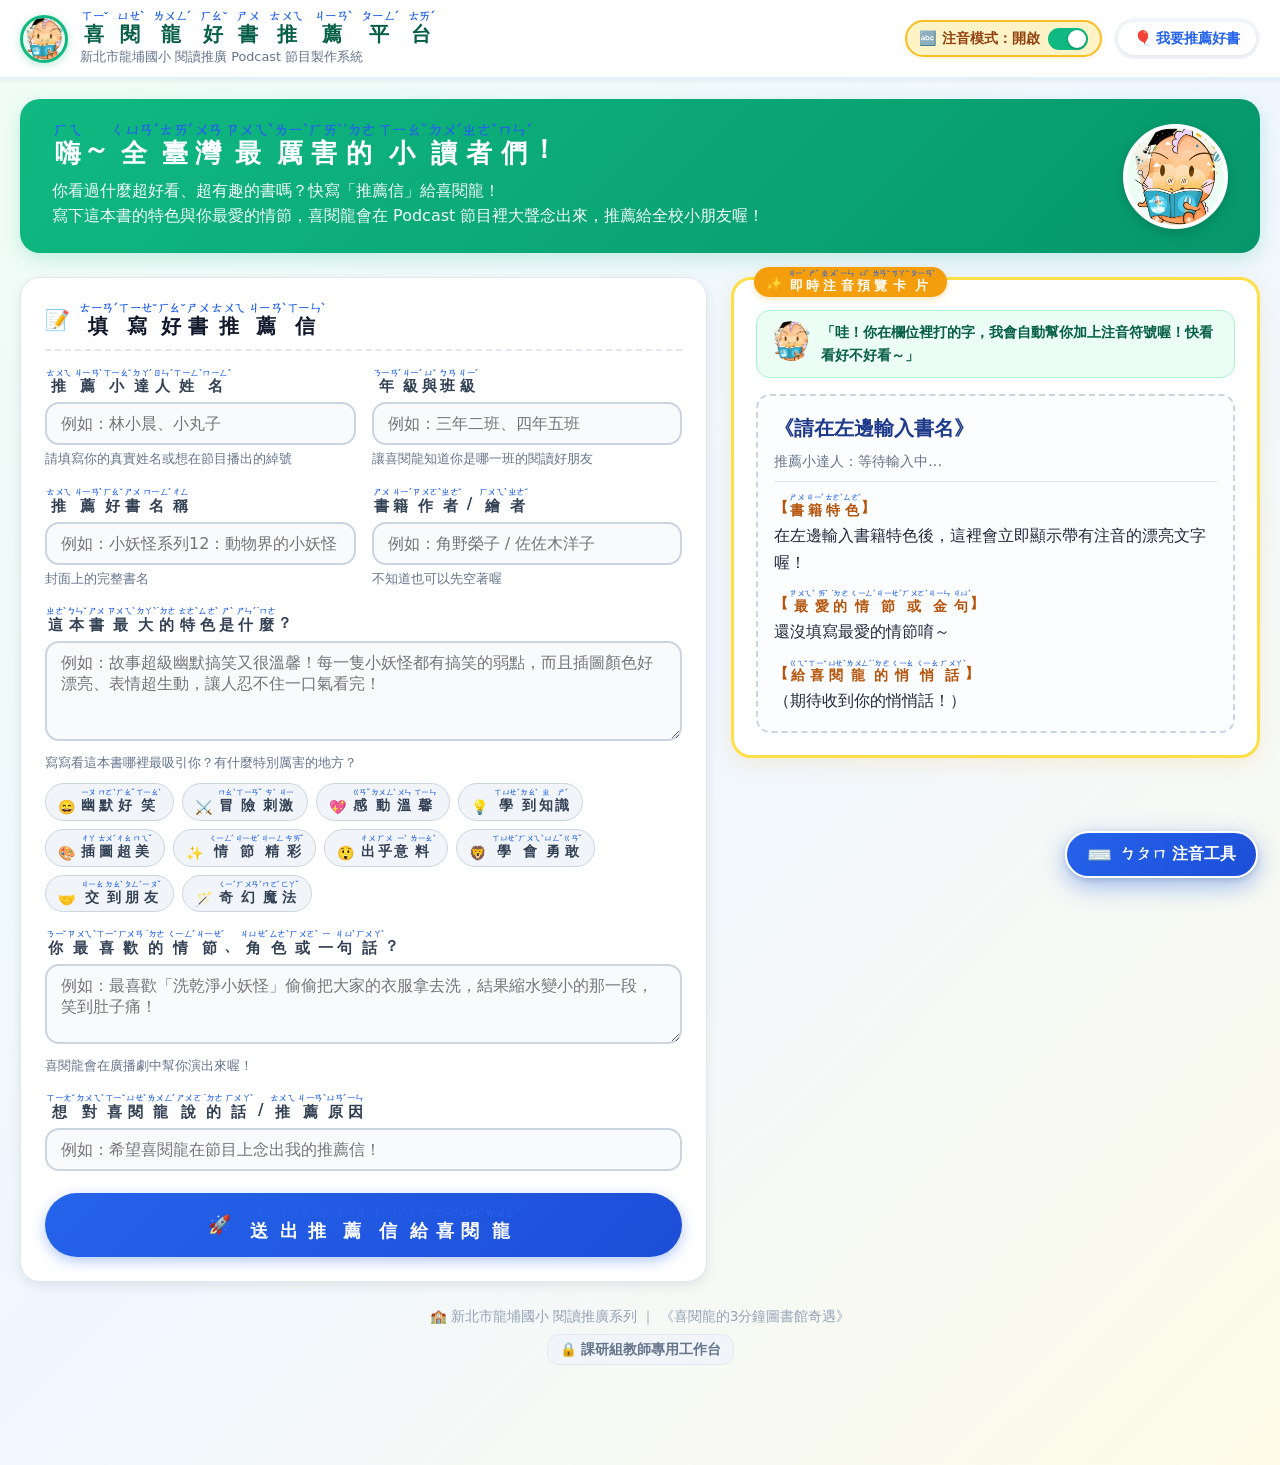
==== commit cac8c891: "Add files via upload" ====
--- a/student.html
+++ b/student.html
@@ -56,7 +56,7 @@
         <div class="hero-text">
           <h2 id="bannerHeading">嗨～全臺灣最厲害的小讀者們！</h2>
           <p id="bannerDesc">
-            你看過什麼超好看、超有趣的書嗎？快寫「推薦信」給喜閱龍和大樹哥哥！<br>
+            你看過什麼超好看、超有趣的書嗎？快寫「推薦信」給喜閱龍！<br>
             寫下這本書的特色與你最愛的情節，喜閱龍會在 Podcast 節目裡大聲念出來，推薦給全校小朋友喔！
           </p>
         </div>
@@ -132,15 +132,15 @@
                 你最喜歡的情節、角色或一句話？
               </label>
               <textarea id="favoriteQuote" class="textarea-field" style="min-height: 80px;" placeholder="例如：最喜歡「洗乾淨小妖怪」偷偷把大家的衣服拿去洗，結果縮水變小的那一段，笑到肚子痛！"></textarea>
-              <div class="form-hint" id="hintFavoriteQuote">喜閱龍和大樹哥哥會在廣播劇中幫你演出來喔！</div>
-            </div>
-
-            <!-- 想對喜閱龍與大樹哥哥說的話 -->
+              <div class="form-hint" id="hintFavoriteQuote">喜閱龍會在廣播劇中幫你演出來喔！</div>
+            </div>
+
+            <!-- 想對喜閱龍說的話 -->
             <div class="form-group">
               <label class="form-label" for="studentMessage" id="lblStudentMessage">
-                想對喜閱龍和大樹哥哥說的話 / 推薦原因
+                想對喜閱龍說的話 / 推薦原因
               </label>
-              <input type="text" id="studentMessage" class="input-field" placeholder="例如：希望喜閱龍在大樹哥哥的節目上念出我的推薦信！">
+              <input type="text" id="studentMessage" class="input-field" placeholder="例如：希望喜閱龍在節目上念出我的推薦信！">
             </div>
 
             <!-- 送出按鈕 -->
@@ -269,6 +269,6 @@
   <script src="lib/zhuyin-engine.js"></script>
   <script src="lib/docx.umd.js"></script>
   <script src="lib/FileSaver.min.js"></script>
-  <script src="js/app.js"></script>
+  <script src="js/app.js?v=20261111b"></script>
 </body>
 </html>
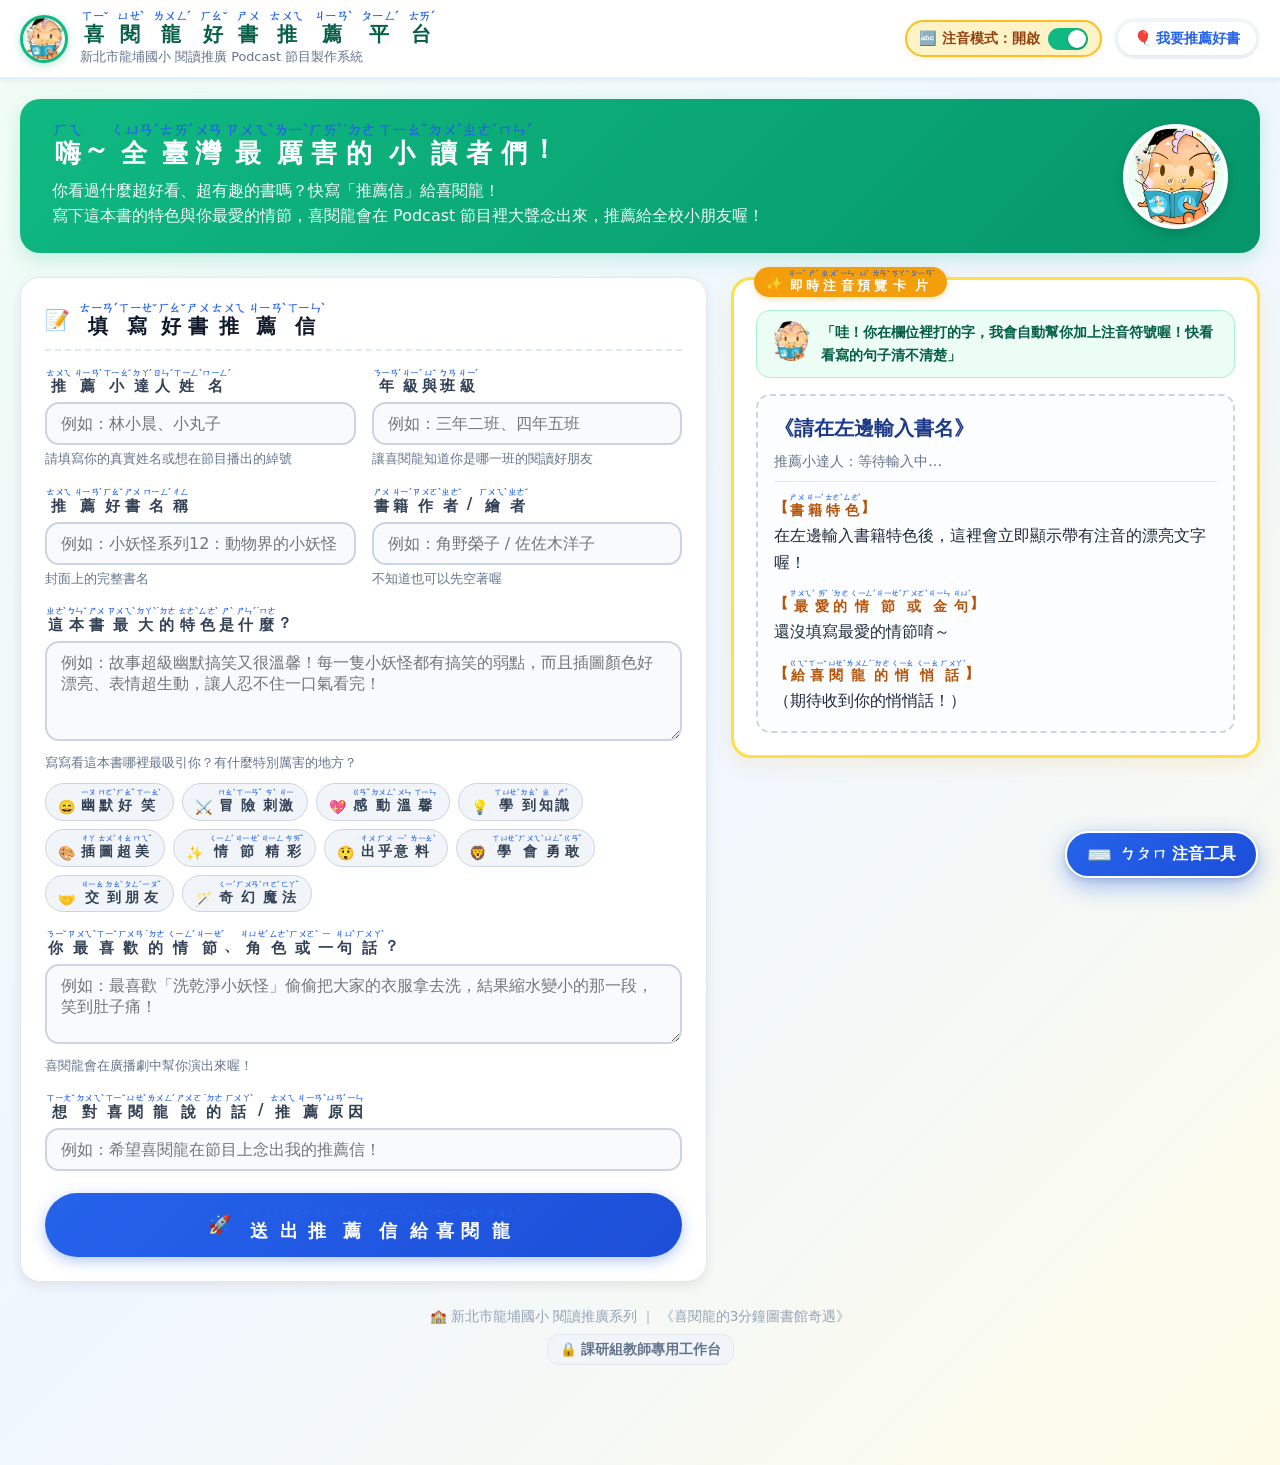
==== commit e8b86ce9: "Update student.html via Antigravity Sync" ====
--- a/student.html
+++ b/student.html
@@ -4,7 +4,7 @@
   <meta charset="UTF-8">
   <meta name="viewport" content="width=device-width, initial-scale=1.0">
   <title>喜閱龍的圖書館奇遇 - 國小好書推薦與 Podcast 講稿平台 (GitHub Pages 版)</title>
-  <link rel="stylesheet" href="css/style.css">
+  <link rel="stylesheet" href="css/style.css?v=20261111c">
   <link rel="icon" href="images/reading-dragon.png" type="image/png">
 </head>
 <body>
@@ -162,7 +162,7 @@
               <div class="preview-dragon-dialog">
                 <img src="images/reading-dragon.png" alt="喜閱龍" class="dialog-avatar">
                 <div class="dialog-bubble" id="dragonEncourageBubble">
-                  「哇！你在欄位裡打的字，我會自動幫你加上注音符號喔！快看看好不好看～」
+                  「哇！你在欄位裡打的字，我會自動幫你加上注音符號喔！快看看寫的句子清不清楚」
                 </div>
               </div>
 
@@ -269,6 +269,6 @@
   <script src="lib/zhuyin-engine.js"></script>
   <script src="lib/docx.umd.js"></script>
   <script src="lib/FileSaver.min.js"></script>
-  <script src="js/app.js?v=20261111b"></script>
+  <script src="js/app.js?v=20261112"></script>
 </body>
 </html>
--- a/css/style.css
+++ b/css/style.css
@@ -1190,6 +1190,30 @@
   color: #94a3b8;
 }
 
+.inbox-time-badge {
+  font-size: 0.74rem;
+  color: #475569;
+  background: #f1f5f9;
+  padding: 2px 7px;
+  border-radius: 6px;
+  border: 1px solid #e2e8f0;
+  display: inline-flex;
+  align-items: center;
+  gap: 3px;
+  font-weight: 600;
+  white-space: nowrap;
+}
+
+.inbox-card-actions {
+  margin-top: 10px;
+  padding-top: 8px;
+  border-top: 1px dashed #e2e8f0;
+  display: flex;
+  justify-content: space-between;
+  align-items: center;
+  gap: 8px;
+}
+
 .inbox-book {
   font-weight: 700;
   font-size: 1rem;
@@ -1299,6 +1323,20 @@
 
 .btn-action.purple:hover {
   background: #7c3aed;
+}
+
+.btn-action.danger {
+  background: #fee2e2;
+  color: #dc2626;
+  border: 1px solid #fca5a5;
+  padding: 4px 10px;
+  font-size: 0.8rem;
+}
+
+.btn-action.danger:hover {
+  background: #ef4444;
+  color: white;
+  border-color: #ef4444;
 }
 
 /* 對白行列表 */
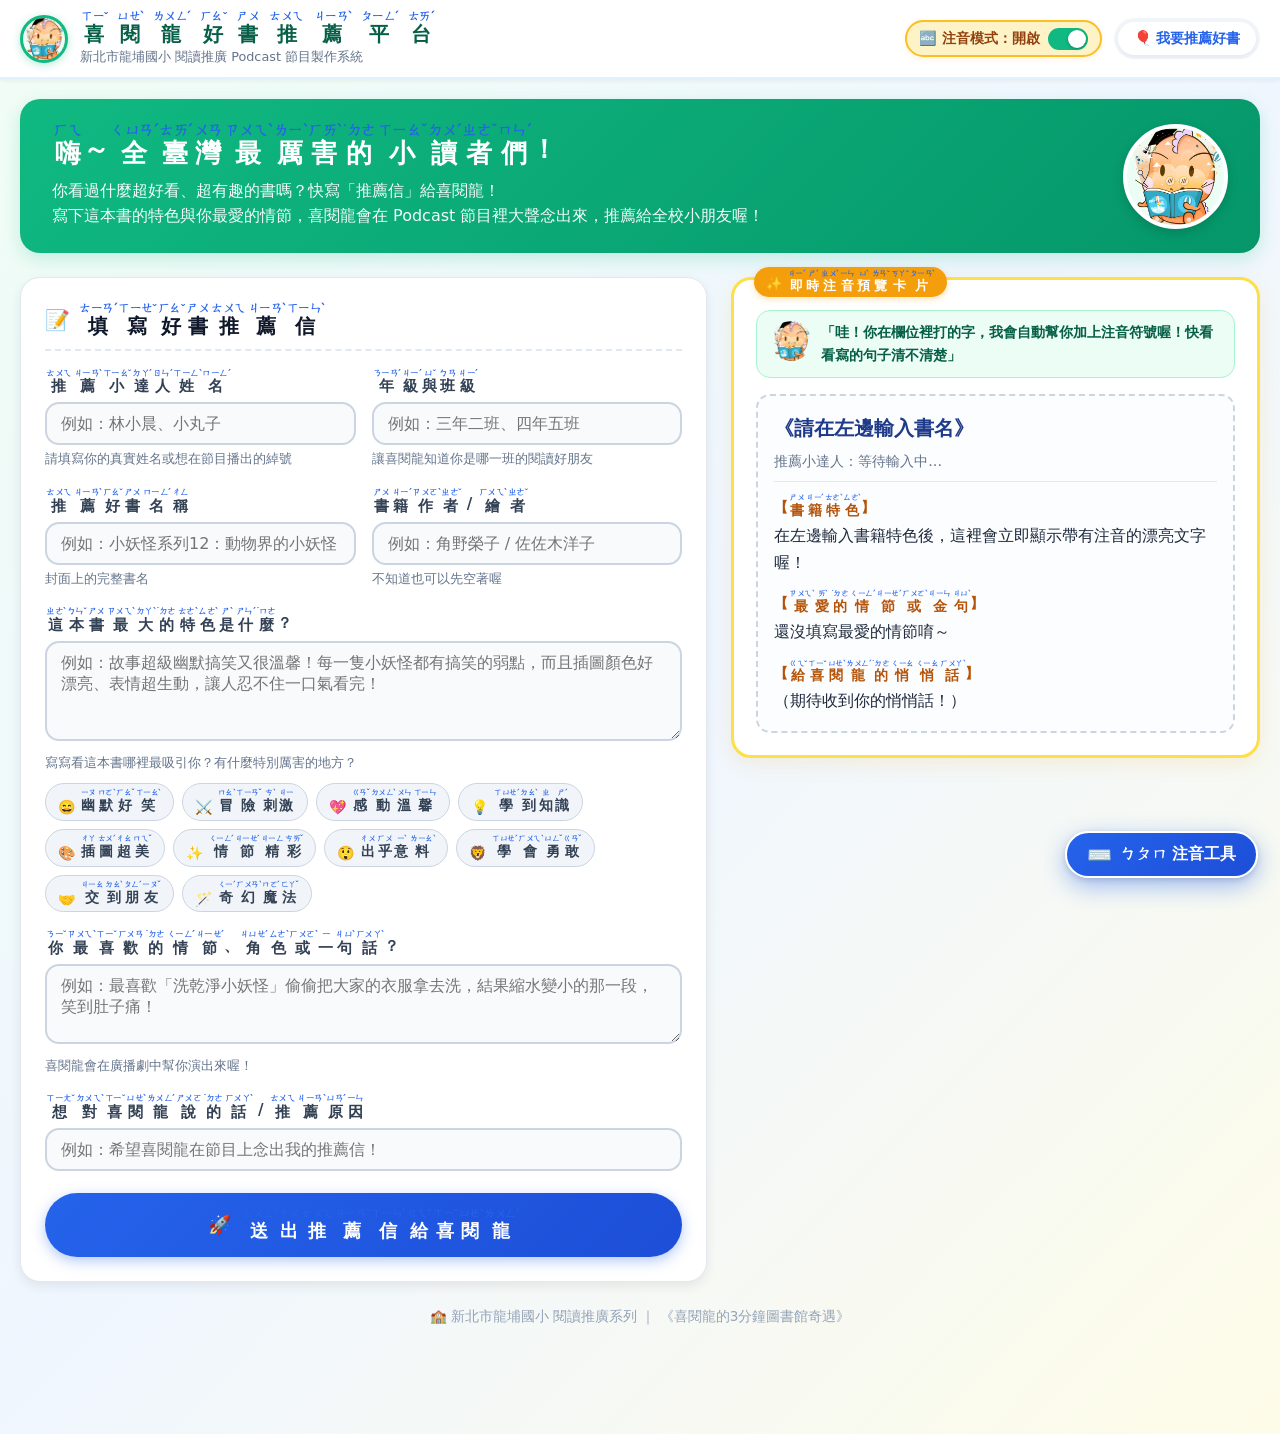
==== commit 78805813: "Update student.html via Antigravity Sync" ====
--- a/student.html
+++ b/student.html
@@ -197,14 +197,9 @@
       </div>
     </section>
 
-          <!-- 頁尾宣告與教師工作台快速通道 -->
+    <!-- 頁尾宣告 -->
     <footer style="text-align: center; padding: 24px 10px 40px; color: #94a3b8; font-size: 0.85rem;">
       <p style="margin-bottom: 6px;">🏫 新北市龍埔國小 閱讀推廣系列 ｜ 《喜閱龍的3分鐘圖書館奇遇》</p>
-      <p>
-        <a href="teacher.html" style="color: #64748b; text-decoration: none; font-weight: 600; padding: 4px 12px; border-radius: 12px; background: #f1f5f9; border: 1px solid #e2e8f0; display: inline-flex; align-items: center; gap: 4px;">
-          <span>🔒</span> 課研組教師專用工作台
-        </a>
-      </p>
     </footer>
   </main>
 
